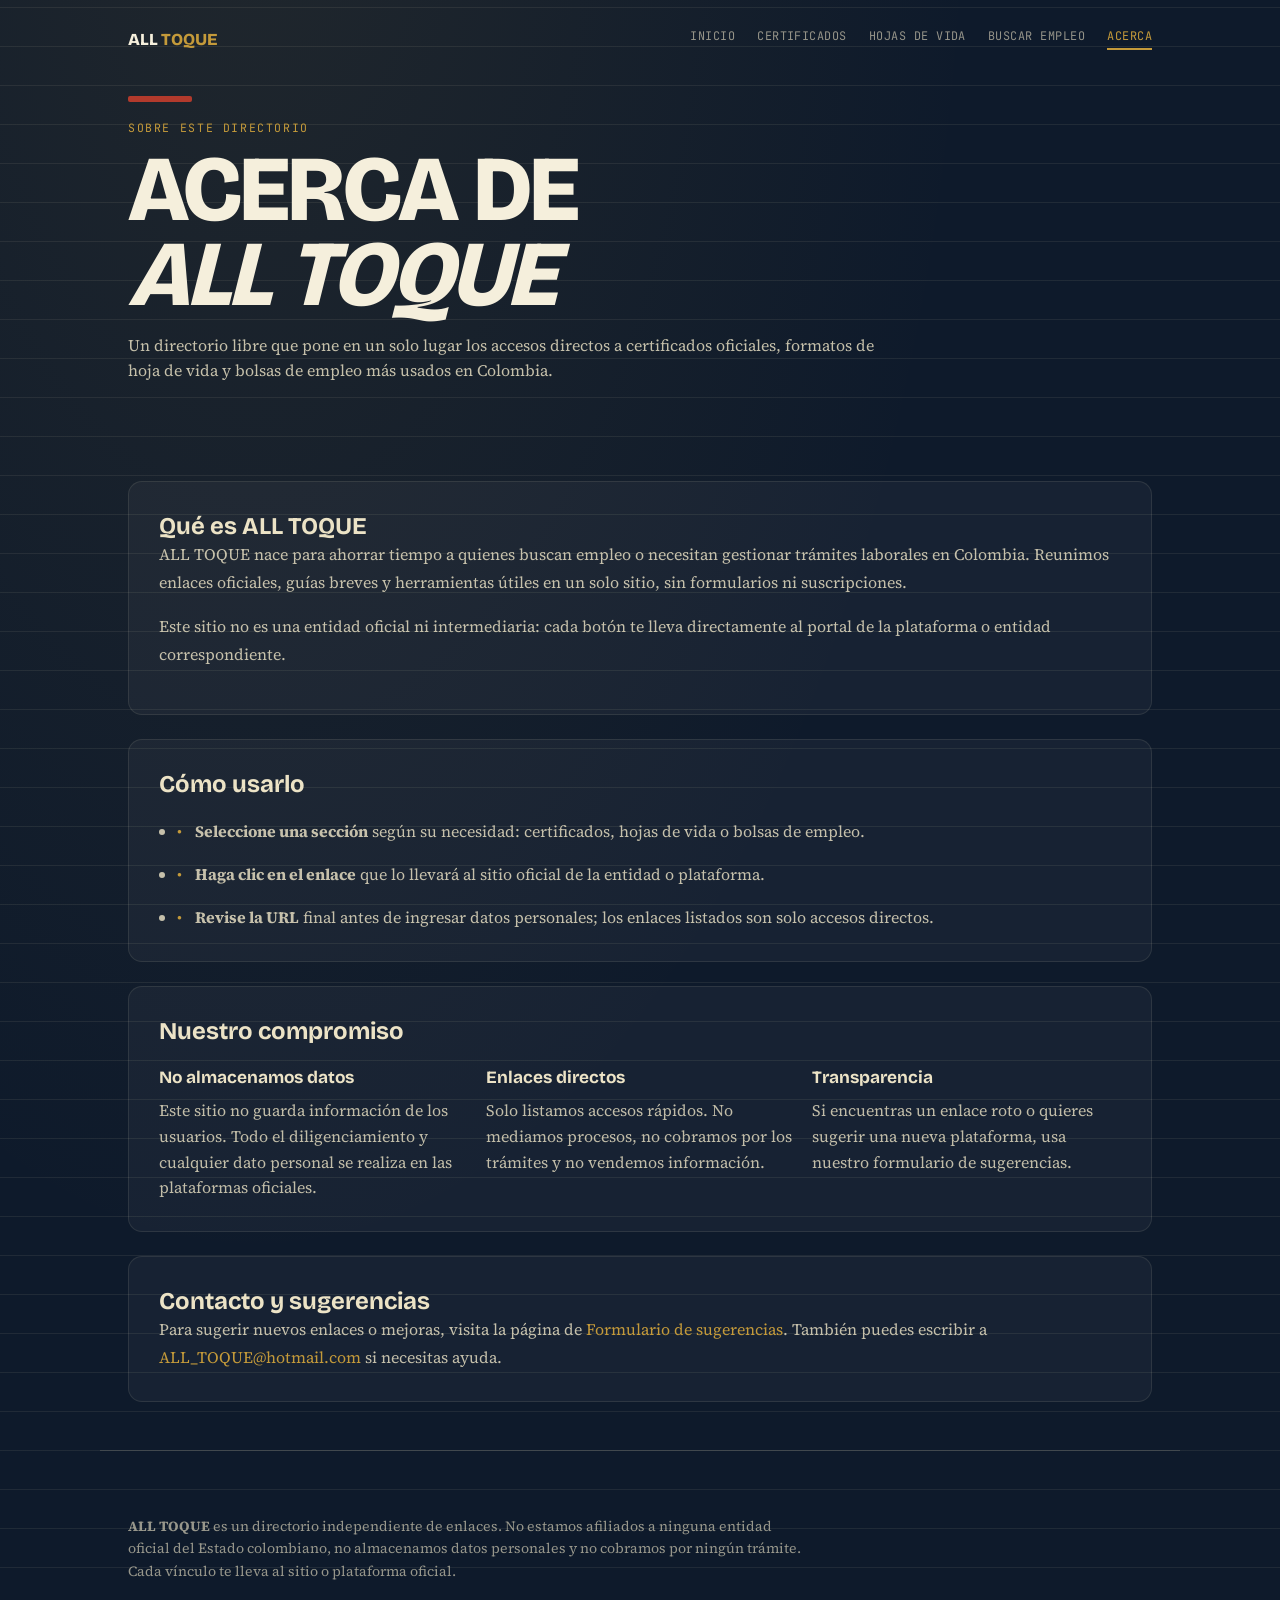
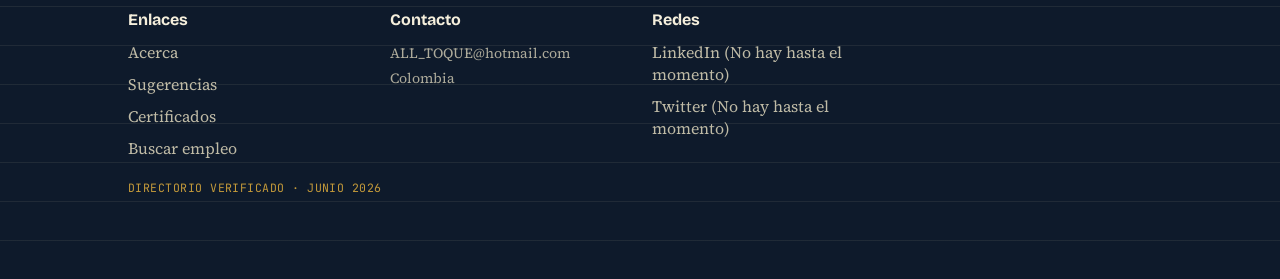
==== acerca.html @ 651d62ef "feat: add navigation to new pages and restructure footer with grid layout - Add "Acerca" and "Sugere" ====
<!DOCTYPE html>
<html lang="es">
<head>
<meta charset="UTF-8">
<meta name="viewport" content="width=device-width, initial-scale=1.0">
<title>Acerca de — ALL TOQUE</title>
<meta name="description" content="Conoce el propósito de ALL TOQUE: un directorio de enlaces directos a certificados, hojas de vida y bolsas de empleo en Colombia. No somos oficiales, solo enlazamos.">
<link rel="preconnect" href="https://fonts.googleapis.com">
<link rel="preconnect" href="https://fonts.gstatic.com" crossorigin>
<link href="https://fonts.googleapis.com/css2?family=Bricolage+Grotesque:opsz,wght@12..96,400..800&family=JetBrains+Mono:wght@400;500;600&family=Source+Serif+4:opsz,wght@8..60,400;600&display=swap" rel="stylesheet">
<link rel="stylesheet" href="styles/global.css">
<link rel="stylesheet" href="styles/acerca.css">
</head>
<body>
<div class="desk">

<nav class="topnav">
  <a class="brand-mini" href="./index.html">ALL <em>TOQUE</em></a>
  <div class="nav-actions">
    <button class="nav-toggle" aria-expanded="false" aria-controls="nav-links">☰</button>
  </div>
  <div class="nav-links" id="nav-links">
    <a href="./index.html">Inicio</a>
    <a href="./certificados.html">Certificados</a>
    <a href="./hojas_de_vida.html">Hojas de vida</a>
    <a href="./Buscar_Empleo.html">Buscar empleo</a>
    <a href="./acerca.html" class="active">Acerca</a>
  </div>
</nav>

<header>
  <div class="id-stripe"></div>
  <p class="eyebrow">SOBRE ESTE DIRECTORIO</p>
  <h1 class="title">ACERCA DE<br><em>ALL TOQUE</em></h1>
  <p class="tagline">Un directorio libre que pone en un solo lugar los accesos directos a certificados oficiales, formatos de hoja de vida y bolsas de empleo más usados en Colombia.</p>
</header>

<main>
  <section class="content-block">
    <h2 class="section-title">Qué es ALL TOQUE</h2>
    <p>ALL TOQUE nace para ahorrar tiempo a quienes buscan empleo o necesitan gestionar trámites laborales en Colombia. Reunimos enlaces oficiales, guías breves y herramientas útiles en un solo sitio, sin formularios ni suscripciones.</p>
    <p>Este sitio no es una entidad oficial ni intermediaria: cada botón te lleva directamente al portal de la plataforma o entidad correspondiente.</p>
  </section>

  <section class="content-block">
    <h2 class="section-title">Cómo usarlo</h2>
    <ul class="feature-list">
      <li><strong>Seleccione una sección</strong> según su necesidad: certificados, hojas de vida o bolsas de empleo.</li>
      <li><strong>Haga clic en el enlace</strong> que lo llevará al sitio oficial de la entidad o plataforma.</li>
      <li><strong>Revise la URL</strong> final antes de ingresar datos personales; los enlaces listados son solo accesos directos.</li>
    </ul>
  </section>

  <section class="content-block">
    <h2 class="section-title">Nuestro compromiso</h2>
    <div class="info-grid">
      <div>
        <h3>No almacenamos datos</h3>
        <p>Este sitio no guarda información de los usuarios. Todo el diligenciamiento y cualquier dato personal se realiza en las plataformas oficiales.</p>
      </div>
      <div>
        <h3>Enlaces directos</h3>
        <p>Solo listamos accesos rápidos. No mediamos procesos, no cobramos por los trámites y no vendemos información.</p>
      </div>
      <div>
        <h3>Transparencia</h3>
        <p>Si encuentras un enlace roto o quieres sugerir una nueva plataforma, usa nuestro formulario de sugerencias.</p>
      </div>
    </div>
  </section>

  <section class="content-block contact-box">
    <h2 class="section-title">Contacto y sugerencias</h2>
    <p>Para sugerir nuevos enlaces o mejoras, visita la página de <a href="./sugerencias.html">Formulario de sugerencias</a>. También puedes escribir a <a href="mailto:ALL_TOQUE@hotmail.com">ALL_TOQUE@hotmail.com</a> si necesitas ayuda.</p>
  </section>
</main>

<footer>
  <p><strong>ALL TOQUE</strong> es un directorio independiente de enlaces. No estamos afiliados a ninguna entidad oficial del Estado colombiano, no almacenamos datos personales y no cobramos por ningún trámite. Cada vínculo te lleva al sitio o plataforma oficial.</p>
  <div class="footer-grid">
    <div class="footer-col">
      <h3>Enlaces</h3>
      <ul class="footer-links">
        <li><a href="./acerca.html">Acerca</a></li>
        <li><a href="./sugerencias.html">Sugerencias</a></li>
        <li><a href="./certificados.html">Certificados</a></li>
        <li><a href="./Buscar_Empleo.html">Buscar empleo</a></li>
      </ul>
    </div>
    <div class="footer-col">
      <h3>Contacto</h3>
      <p>ALL_TOQUE@hotmail.com</p>
      <p>Colombia</p>
    </div>
    <div class="footer-col">
      <h3>Redes</h3>
      <ul class="social-links">
        <li><a href="https://www.linkedin.com" target="_blank" rel="noopener noreferrer">LinkedIn (No hay hasta el momento)</a></li>
        <li><a href="https://twitter.com" target="_blank" rel="noopener noreferrer">Twitter (No hay hasta el momento)</a></li>
      </ul>
    </div>
  </div>
  <p class="stamp-foot">DIRECTORIO VERIFICADO · JUNIO 2026</p>
</footer>

<button class="back-to-top" aria-label="Volver arriba">↑</button>

<script src="scripts/nav.js"></script>
</div>
</body>
</html>
---- styles/global.css ----
:root{
  --navy:#0E1A2B;
  --navy-2:#16273F;
  --paper:#ECE3C6;
  --paper-2:#F5EFDC;
  --red:#B23A2C;
  --gold:#C49A3A;
  --ink:#1B1812;
  --ink-soft:#5B5644;
  --line: rgba(236,227,198,0.16);
}
*{box-sizing:border-box;}
html{scroll-behavior:smooth;font-family:inherit}
body{
  margin:0;
  background:var(--navy);
  color:var(--paper);
  font-family:'Source Serif 4', serif;
  -webkit-font-smoothing:antialiased;
}
.eyebrow{font-family:'JetBrains Mono', monospace;letter-spacing:.14em;text-transform:uppercase;font-size:.72rem;color:var(--gold);}
h1,h2,h3{font-family:'Bricolage Grotesque', sans-serif;margin:0}
a{color:inherit}
.desk{background-image:repeating-linear-gradient(0deg, transparent, transparent 38px, var(--line) 39px),radial-gradient(ellipse at 20% -10%, rgba(196,154,58,0.10), transparent 50%);} 

/* ===== Nav (base) ===== */
nav.topnav{
  max-width:1080px; margin:0 auto; padding:28px 28px 0; display:flex; align-items:center; justify-content:space-between;
}
.brand-mini{font-family:'Bricolage Grotesque', sans-serif; font-weight:800; font-size:1.05rem; letter-spacing:-.01em; color:var(--paper-2); text-decoration:none;}
.brand-mini em{font-style:normal; color:var(--gold);}
.nav-actions{display:flex; align-items:center; gap:12px}
.nav-toggle{display:none; background:transparent; border:1px solid rgba(236,227,198,0.12); color:var(--paper-2); padding:8px 10px; border-radius:6px; font-size:1.05rem;}
.nav-links{display:flex; gap:22px; font-family:'JetBrains Mono', monospace; font-size:.74rem; letter-spacing:.04em; text-transform:uppercase;}
.nav-links a{text-decoration:none; color:rgba(236,227,198,0.6); padding-bottom:4px; border-bottom:2px solid transparent; transition:.15s ease}
.nav-links a:hover{color:var(--paper-2)}
.nav-links a.active{color:var(--gold); border-color:var(--gold)}

/* mobile nav behaviour */
@media (max-width:780px){
  nav.topnav{flex-direction:row; align-items:center; gap:8px;}
  .nav-toggle{display:block}
  .nav-links{display:none; flex-direction:column; width:100%; gap:12px; margin-top:8px}
  .nav-links.open{display:flex}
}

/* ===== Containers ===== */
header, main, footer{max-width:1080px; margin:0 auto; padding:24px 28px}
.id-stripe{height:6px; width:64px; background:var(--red); margin-bottom:18px; border-radius:2px}
.tagline{color:rgba(236,227,198,0.82); line-height:1.55}

/* ===== Cards (shared) ===== */
.grid{display:grid; grid-template-columns:repeat(auto-fill, minmax(280px,1fr)); gap:18px}
.card{background:var(--paper-2); color:var(--ink); border-radius:4px; position:relative; overflow:hidden; display:flex; flex-direction:column; box-shadow:0 14px 28px -16px rgba(0,0,0,0.5); border:1px solid rgba(0,0,0,0.06)}
.card::before{content:""; display:block; height:7px; background:var(--red)}
.card-body{padding:20px 20px 18px; flex:1; display:flex; flex-direction:column}
.card h3{font-size:1.18rem; margin-top:6px; line-height:1.25}
.card p.desc{margin:10px 0 0; font-size:.92rem; line-height:1.5; color:var(--ink-soft); flex:1}
.meta-row{display:flex; gap:14px; margin-top:14px; font-family:'JetBrains Mono', monospace; font-size:.68rem; color:var(--ink-soft)}
.card-footer{display:flex; align-items:center; justify-content:space-between; padding:14px 20px; border-top:1px dashed rgba(0,0,0,0.12)}
.go-btn{display:inline-flex; align-items:center; gap:7px; font-family:'JetBrains Mono', monospace; font-size:.78rem; font-weight:600; text-decoration:none; color:var(--navy); background:transparent; border:1.5px solid var(--navy); padding:8px 14px; border-radius:4px; transition:.15s ease}
.go-btn:hover{background:var(--navy); color:var(--paper-2)}

.seal{width:46px; height:46px; border-radius:50%; border:1.5px solid var(--red); display:flex; align-items:center; justify-content:center; flex:none; transform:rotate(-8deg); transition:transform .35s cubic-bezier(.34,1.56,.64,1), opacity .35s; opacity:.55}
.seal svg{width:20px; height:20px; stroke:var(--red)}
.card:hover .seal{transform:rotate(0deg) scale(1.12); opacity:1}

.hidden{display:none !important}
.empty-state{grid-column:1/-1; text-align:center; padding:60px 20px; font-family:'JetBrains Mono', monospace; color:rgba(236,227,198,0.5)}

footer{padding:50px 28px 70px; border-top:1px solid var(--line)}
footer p{font-size:.88rem; line-height:1.6; color:rgba(236,227,198,0.62); max-width:680px}
.footer-grid{display:grid; grid-template-columns:repeat(4,minmax(160px,1fr)); gap:24px; margin-top:28px}
.footer-col h3{margin:0 0 12px; font-size:1rem; color:var(--paper-2)}
.footer-col p{margin:0; color:rgba(236,227,198,0.72); line-height:1.75}
.footer-links,
.social-links{list-style:none; margin:0; padding:0; display:grid; gap:10px}
.footer-links li a,
.social-links li a{color:rgba(236,227,198,0.8); text-decoration:none; transition:color .2s ease}
.footer-links li a:hover,
.social-links li a:hover{color:var(--gold)}
.back-to-top{position:fixed; right:20px; bottom:20px; width:44px; height:44px; border-radius:50%; border:none; background:var(--gold); color:var(--navy); font-size:1.2rem; cursor:pointer; display:flex; align-items:center; justify-content:center; box-shadow:0 18px 30px -18px rgba(0,0,0,0.5); opacity:0; visibility:hidden; transform:translateY(10px); transition:opacity .25s ease, transform .25s ease, visibility .25s ease}
.back-to-top.visible{opacity:1; visibility:visible; transform:translateY(0)}
.stamp-foot{font-family:'JetBrains Mono', monospace; font-size:.72rem; color:var(--gold); margin-top:20px; letter-spacing:.04em}

@media (max-width:560px){
  header, main{padding:18px 18px}
}
---- styles/acerca.css ----
header{padding:46px 28px 58px}
.title{font-size:clamp(3.4rem, 8vw, 5.8rem); font-weight:800; line-height:.92; letter-spacing:-.02em; color:var(--paper-2)}
.tagline{max-width:760px}
.content-block{background:rgba(255,255,255,0.04); border:1px solid rgba(236,227,198,0.1); border-radius:14px; padding:30px; margin-bottom:24px}
.content-block p{font-size:1rem; line-height:1.75; color:rgba(236,227,198,0.82); margin:0 0 16px}
.feature-list{display:grid; gap:16px; margin:20px 0 0; padding-left:18px; color:rgba(236,227,198,0.82)}
.feature-list li{position:relative; padding-left:18px; line-height:1.7}
.feature-list li::before{content:'•'; position:absolute; left:0; color:var(--gold)}
.info-grid{display:grid; grid-template-columns:repeat(3,minmax(180px,1fr)); gap:18px; margin-top:22px}
.info-grid h3{margin:0 0 10px; font-size:1.08rem}
.info-grid p{margin:0; color:rgba(236,227,198,0.8); line-height:1.6}
.contact-box p{margin:0; font-size:1rem; color:rgba(236,227,198,0.82)}
.contact-box a{color:var(--gold); text-decoration:none}
.contact-box a:hover{text-decoration:underline}

@media(max-width:780px){
  .info-grid{grid-template-columns:1fr}
}
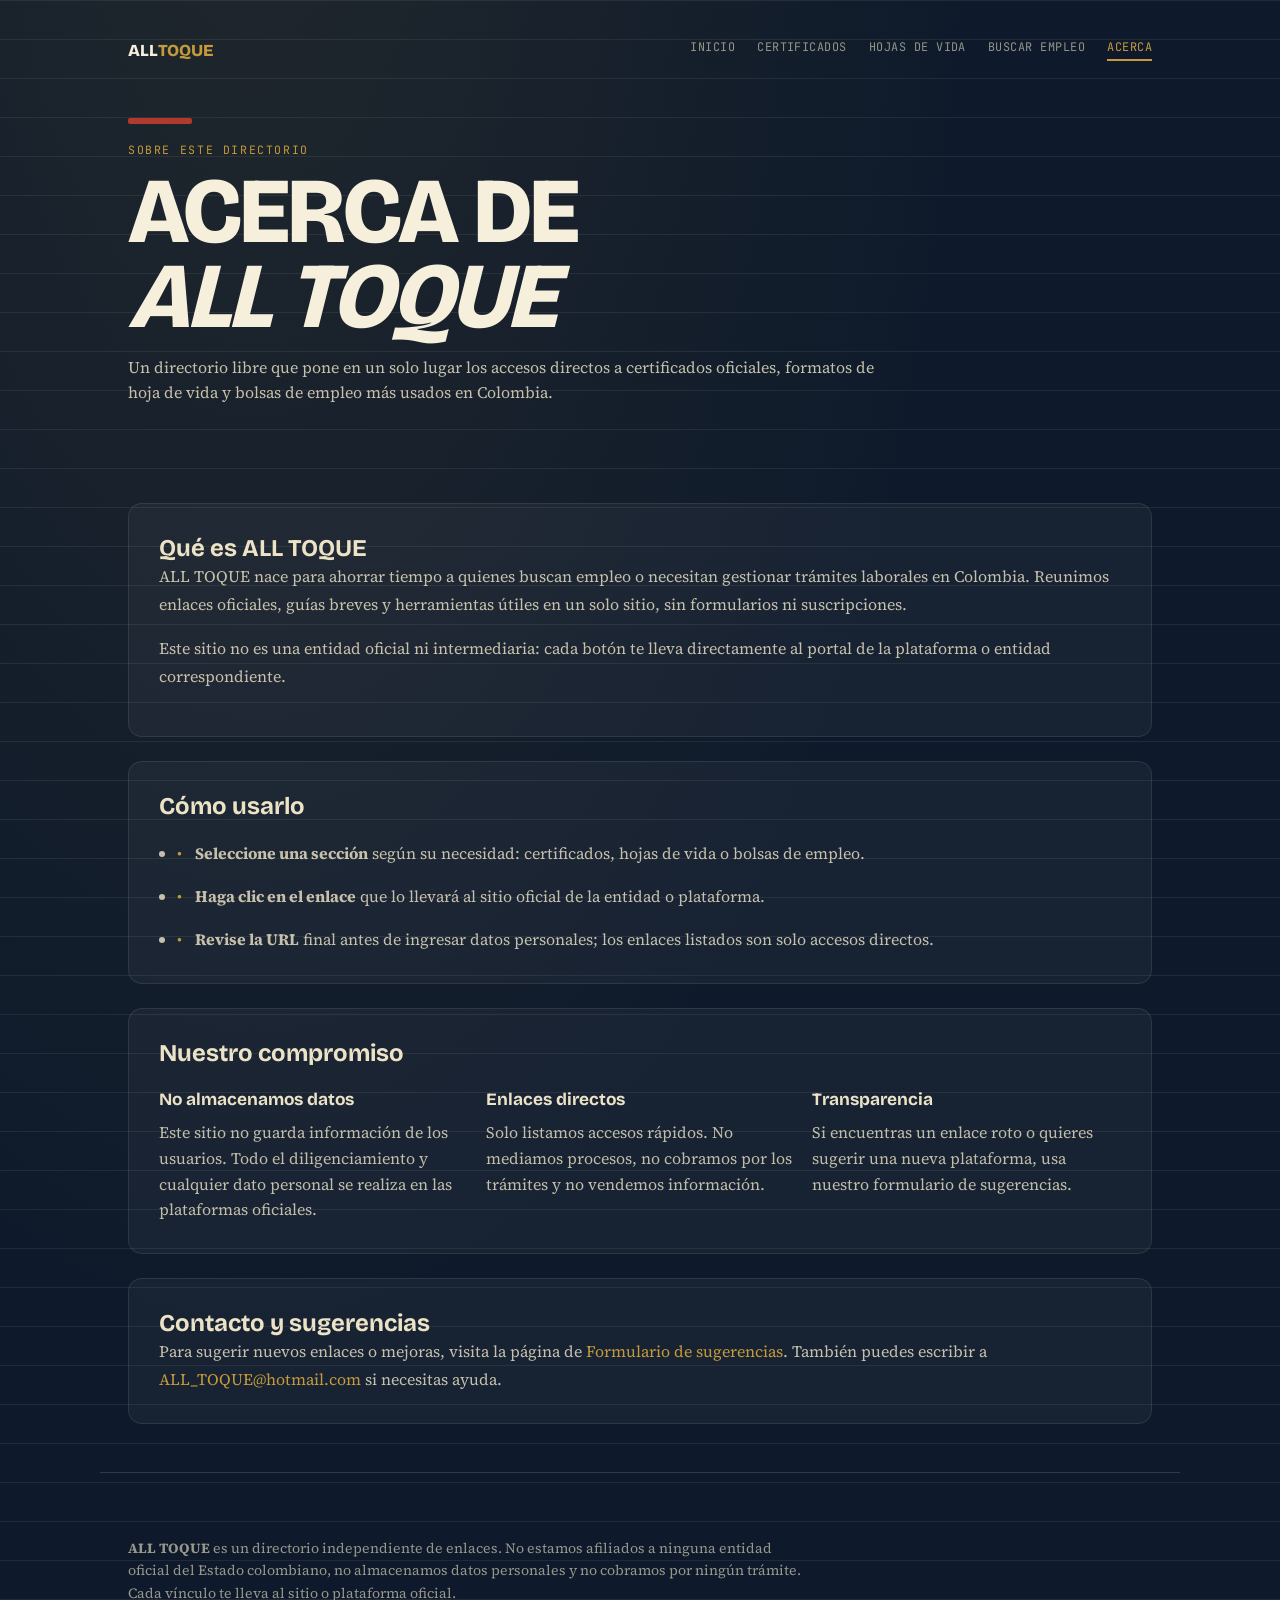
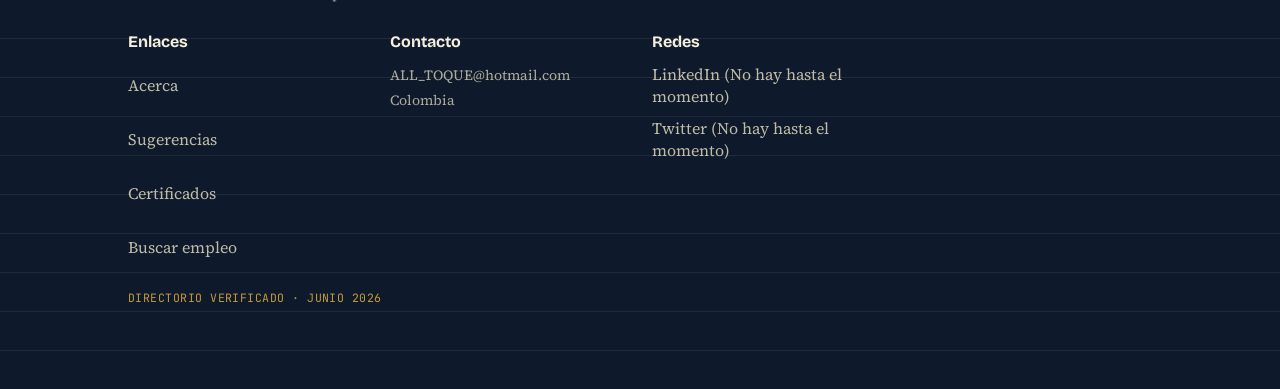
==== commit 4d09d513: "feat: add Google Tag Manager to multiple HTML files" ====
--- a/acerca.html
+++ b/acerca.html
@@ -1,6 +1,13 @@
 <!DOCTYPE html>
 <html lang="es">
 <head>
+<!-- Google Tag Manager -->
+<script>(function(w,d,s,l,i){w[l]=w[l]||[];w[l].push({'gtm.start':
+new Date().getTime(),event:'gtm.js'});var f=d.getElementsByTagName(s)[0],
+j=d.createElement(s),dl=l!='dataLayer'?'&l='+l:'';j.async=true;j.src=
+'https://www.googletagmanager.com/gtm.js?id='+i+dl;f.parentNode.insertBefore(j,f);
+})(window,document,'script','dataLayer','GTM-MC32MMVL');</script>
+<!-- End Google Tag Manager -->
 <meta charset="UTF-8">
 <meta name="viewport" content="width=device-width, initial-scale=1.0">
 <title>Acerca de — ALL TOQUE</title>
--- a/styles/global.css
+++ b/styles/global.css
@@ -8,6 +8,7 @@
   --ink:#1B1812;
   --ink-soft:#5B5644;
   --line: rgba(236,227,198,0.16);
+  --touch-min:44px;
 }
 *{box-sizing:border-box;}
 html{scroll-behavior:smooth;font-family:inherit}
@@ -27,21 +28,25 @@
 nav.topnav{
   max-width:1080px; margin:0 auto; padding:28px 28px 0; display:flex; align-items:center; justify-content:space-between;
 }
-.brand-mini{font-family:'Bricolage Grotesque', sans-serif; font-weight:800; font-size:1.05rem; letter-spacing:-.01em; color:var(--paper-2); text-decoration:none;}
+.brand-mini{font-family:'Bricolage Grotesque', sans-serif; font-weight:800; font-size:1.05rem; letter-spacing:-.01em; color:var(--paper-2); text-decoration:none; min-height:var(--touch-min); display:flex; align-items:center;}
 .brand-mini em{font-style:normal; color:var(--gold);}
 .nav-actions{display:flex; align-items:center; gap:12px}
-.nav-toggle{display:none; background:transparent; border:1px solid rgba(236,227,198,0.12); color:var(--paper-2); padding:8px 10px; border-radius:6px; font-size:1.05rem;}
+.nav-toggle{display:none; background:transparent; border:1px solid rgba(236,227,198,0.12); color:var(--paper-2); padding:8px 10px; border-radius:6px; font-size:1.05rem; min-width:var(--touch-min); min-height:var(--touch-min); cursor:pointer; transition:background .2s, border-color .2s;}
+.nav-toggle:active{background:rgba(236,227,198,0.08);}
 .nav-links{display:flex; gap:22px; font-family:'JetBrains Mono', monospace; font-size:.74rem; letter-spacing:.04em; text-transform:uppercase;}
 .nav-links a{text-decoration:none; color:rgba(236,227,198,0.6); padding-bottom:4px; border-bottom:2px solid transparent; transition:.15s ease}
 .nav-links a:hover{color:var(--paper-2)}
 .nav-links a.active{color:var(--gold); border-color:var(--gold)}
 
 /* mobile nav behaviour */
-@media (max-width:780px){
-  nav.topnav{flex-direction:row; align-items:center; gap:8px;}
-  .nav-toggle{display:block}
-  .nav-links{display:none; flex-direction:column; width:100%; gap:12px; margin-top:8px}
+@media (max-width:880px){
+  nav.topnav{flex-wrap:wrap; align-items:center; gap:8px; position:relative;}
+  .nav-toggle{display:flex; align-items:center; justify-content:center}
+  .nav-links{display:none; flex-direction:column; width:100%; gap:6px; margin-top:8px; background:var(--navy-2); border:1px solid var(--line); border-radius:12px; padding:12px; position:absolute; top:100%; left:28px; right:28px; z-index:100; box-shadow:0 20px 40px rgba(0,0,0,0.5);}
   .nav-links.open{display:flex}
+  .nav-links a{padding:12px 14px; border-radius:8px; color:rgba(236,227,198,0.75); border-bottom:none; min-height:var(--touch-min); display:flex; align-items:center;}
+  .nav-links a:hover{background:rgba(236,227,198,0.06); color:var(--paper-2);}
+  .nav-links a.active{color:var(--gold); background:rgba(196,154,58,0.08); border-bottom:none;}
 }
 
 /* ===== Containers ===== */
@@ -58,8 +63,9 @@
 .card p.desc{margin:10px 0 0; font-size:.92rem; line-height:1.5; color:var(--ink-soft); flex:1}
 .meta-row{display:flex; gap:14px; margin-top:14px; font-family:'JetBrains Mono', monospace; font-size:.68rem; color:var(--ink-soft)}
 .card-footer{display:flex; align-items:center; justify-content:space-between; padding:14px 20px; border-top:1px dashed rgba(0,0,0,0.12)}
-.go-btn{display:inline-flex; align-items:center; gap:7px; font-family:'JetBrains Mono', monospace; font-size:.78rem; font-weight:600; text-decoration:none; color:var(--navy); background:transparent; border:1.5px solid var(--navy); padding:8px 14px; border-radius:4px; transition:.15s ease}
+.go-btn{display:inline-flex; align-items:center; gap:7px; font-family:'JetBrains Mono', monospace; font-size:.78rem; font-weight:600; text-decoration:none; color:var(--navy); background:transparent; border:1.5px solid var(--navy); padding:10px 16px; border-radius:4px; transition:.15s ease; min-height:var(--touch-min); justify-content:center;}
 .go-btn:hover{background:var(--navy); color:var(--paper-2)}
+.go-btn:active{transform:scale(0.97);}
 
 .seal{width:46px; height:46px; border-radius:50%; border:1.5px solid var(--red); display:flex; align-items:center; justify-content:center; flex:none; transform:rotate(-8deg); transition:transform .35s cubic-bezier(.34,1.56,.64,1), opacity .35s; opacity:.55}
 .seal svg{width:20px; height:20px; stroke:var(--red)}
@@ -76,13 +82,31 @@
 .footer-links,
 .social-links{list-style:none; margin:0; padding:0; display:grid; gap:10px}
 .footer-links li a,
-.social-links li a{color:rgba(236,227,198,0.8); text-decoration:none; transition:color .2s ease}
+.social-links li a{color:rgba(236,227,198,0.8); text-decoration:none; transition:color .2s ease; min-height:var(--touch-min); display:flex; align-items:center;}
 .footer-links li a:hover,
 .social-links li a:hover{color:var(--gold)}
-.back-to-top{position:fixed; right:20px; bottom:20px; width:44px; height:44px; border-radius:50%; border:none; background:var(--gold); color:var(--navy); font-size:1.2rem; cursor:pointer; display:flex; align-items:center; justify-content:center; box-shadow:0 18px 30px -18px rgba(0,0,0,0.5); opacity:0; visibility:hidden; transform:translateY(10px); transition:opacity .25s ease, transform .25s ease, visibility .25s ease}
+.back-to-top{position:fixed; right:20px; bottom:20px; width:var(--touch-min); height:var(--touch-min); border-radius:50%; border:none; background:var(--gold); color:var(--navy); font-size:1.2rem; cursor:pointer; display:flex; align-items:center; justify-content:center; box-shadow:0 18px 30px -18px rgba(0,0,0,0.5); opacity:0; visibility:hidden; transform:translateY(10px); transition:opacity .25s ease, transform .25s ease, visibility .25s ease; z-index:50; touch-action:manipulation;}
 .back-to-top.visible{opacity:1; visibility:visible; transform:translateY(0)}
 .stamp-foot{font-family:'JetBrains Mono', monospace; font-size:.72rem; color:var(--gold); margin-top:20px; letter-spacing:.04em}
 
-@media (max-width:560px){
-  header, main{padding:18px 18px}
+/* ===== Mobile Global ===== */
+@media (max-width:768px){
+  header, main{padding:18px 16px}
+  footer{padding:36px 16px 60px}
+  .footer-grid{grid-template-columns:1fr 1fr; gap:18px}
+  .grid{gap:14px; grid-template-columns:1fr}
+  .card-body{padding:16px 16px 14px}
+  .card-footer{padding:12px 16px; flex-wrap:wrap; gap:10px}
+  .go-btn{flex:1; min-width:0; padding:12px 14px; font-size:.82rem}
+  .brand-mini{font-size:.95rem}
+  nav.topnav{padding:18px 16px 0}
+  .seal{width:38px; height:38px}
+  .seal svg{width:17px; height:17px}
 }
+
+@media (max-width:480px){
+  .footer-grid{grid-template-columns:1fr; gap:16px}
+  header, main{padding:14px 12px}
+  footer{padding:28px 12px 50px}
+  .meta-row{flex-wrap:wrap; gap:10px}
+}
--- a/styles/acerca.css
+++ b/styles/acerca.css
@@ -13,6 +13,22 @@
 .contact-box a{color:var(--gold); text-decoration:none}
 .contact-box a:hover{text-decoration:underline}
 
-@media(max-width:780px){
-  .info-grid{grid-template-columns:1fr}
+@media (max-width:768px){
+  header{padding:32px 16px 40px}
+  .title{font-size:clamp(2rem, 8vw, 3.6rem)}
+  .content-block{padding:20px; font-size:.92rem}
+  .content-block p{font-size:.95rem}
+  .info-grid{grid-template-columns:1fr; gap:16px}
+  .info-grid h3{font-size:1rem}
+  .feature-list{gap:12px}
+  .feature-list li{font-size:.92rem}
 }
+
+@media (max-width:480px){
+  header{padding:24px 12px 32px}
+  .title{font-size:clamp(1.6rem, 9vw, 2.6rem)}
+  .content-block{padding:16px}
+  .content-block p{font-size:.9rem}
+  .info-grid{gap:14px}
+  .feature-list li{font-size:.88rem}
+}
